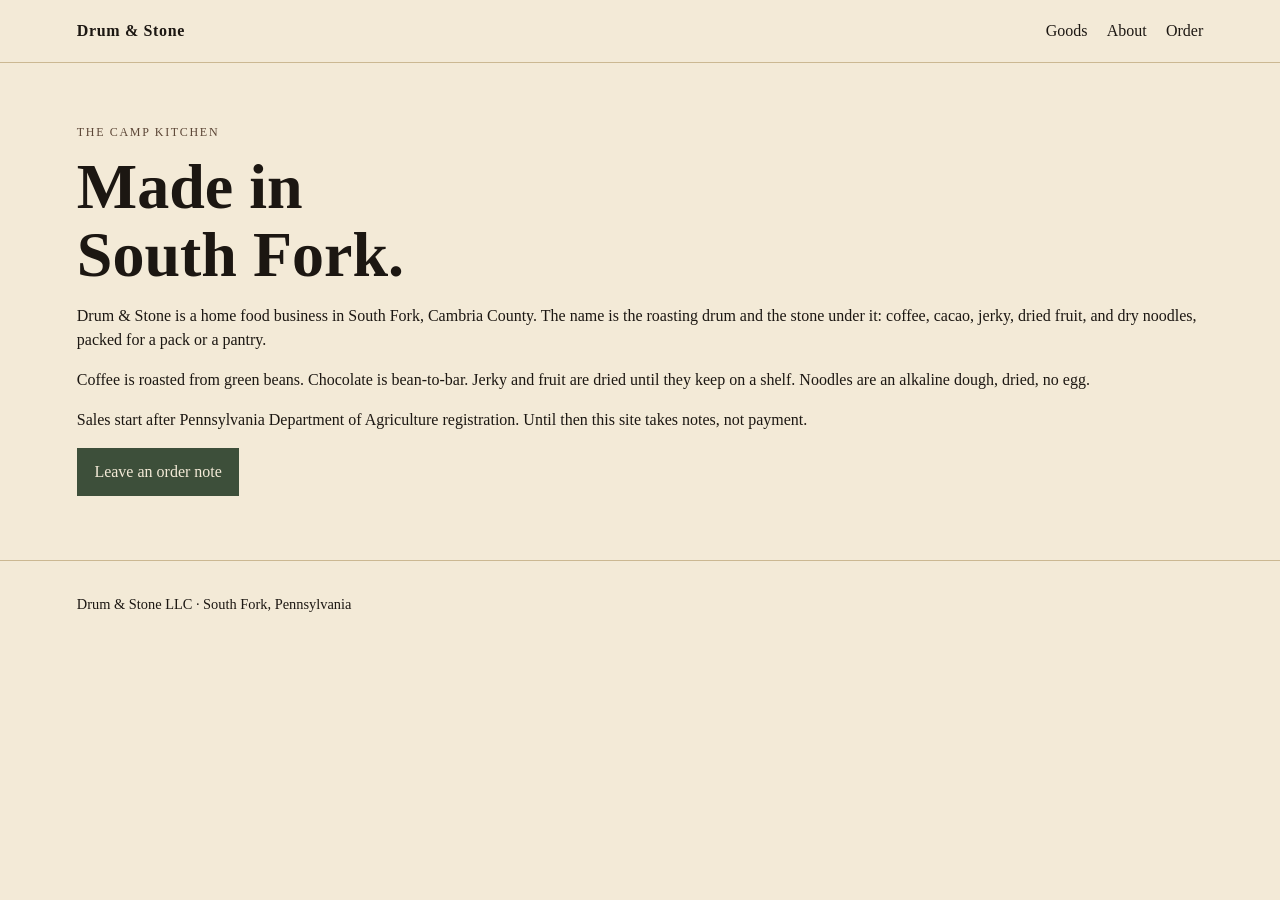
==== about.html @ 480a4e5b "Add Drum & Stone storefront for drumandstone.com" ====
<!DOCTYPE html>
<html lang="en">
<head>
  <meta charset="utf-8">
  <meta name="viewport" content="width=device-width, initial-scale=1">
  <title>About — Drum & Stone</title>
  <link rel="stylesheet" href="styles.css">
</head>
<body>
  <header class="site-header">
    <a class="brand" href="index.html">Drum &amp; Stone</a>
    <nav>
      <a href="index.html#goods">Goods</a>
      <a href="about.html">About</a>
      <a href="index.html#order">Order</a>
    </nav>
  </header>
  <main class="prose">
    <p class="eyebrow">The camp kitchen</p>
    <h1>Made in South Fork.</h1>
    <p>Drum &amp; Stone is a home food business in South Fork, Cambria County. The name is the roasting drum and the stone under it: coffee, cacao, jerky, dried fruit, and dry noodles, packed for a pack or a pantry.</p>
    <p>Coffee is roasted from green beans. Chocolate is bean-to-bar. Jerky and fruit are dried until they keep on a shelf. Noodles are an alkaline dough, dried, no egg.</p>
    <p>Sales start after Pennsylvania Department of Agriculture registration. Until then this site takes notes, not payment.</p>
    <p><a class="button" href="index.html#order">Leave an order note</a></p>
  </main>
  <footer>
    <p>Drum &amp; Stone LLC · South Fork, Pennsylvania</p>
  </footer>
</body>
</html>
---- styles.css ----
:root {
  --ink: #1c1712;
  --paper: #f3ead7;
  --kraft: #e4d3b4;
  --pine: #3d4f3a;
  --iron: #5c4636;
  --line: #cbb892;
}
* { box-sizing: border-box; }
body {
  margin: 0;
  font-family: Georgia, "Iowan Old Style", serif;
  background: var(--paper);
  color: var(--ink);
  line-height: 1.5;
}
a { color: inherit; }
.site-header, footer {
  display: flex;
  justify-content: space-between;
  gap: 1rem;
  align-items: center;
  padding: 1.2rem 6vw;
  border-bottom: 1px solid var(--line);
}
footer { border-bottom: 0; border-top: 1px solid var(--line); font-size: 0.9rem; }
.brand { font-weight: 700; letter-spacing: 0.04em; text-decoration: none; }
nav { display: flex; gap: 1.2rem; }
nav a { text-decoration: none; }
.hero, .goods, .order, .prose { padding: 3rem 6vw; }
.eyebrow { letter-spacing: 0.14em; text-transform: uppercase; font-size: 0.75rem; color: var(--iron); }
h1 { font-size: clamp(2.2rem, 5vw, 4.4rem); line-height: 1.05; max-width: 12ch; margin: 0.2rem 0 1rem; }
.lede { max-width: 38rem; font-size: 1.15rem; }
.button {
  display: inline-block;
  background: var(--pine);
  color: var(--paper);
  text-decoration: none;
  border: 0;
  padding: 0.75rem 1.1rem;
  font: inherit;
  cursor: pointer;
}
.grid { display: grid; grid-template-columns: repeat(auto-fit, minmax(220px, 1fr)); gap: 1rem; }
.card { background: var(--kraft); padding: 1.2rem; border: 1px solid var(--line); }
.card h3 { margin: 0.2rem 0; }
.price { color: var(--iron); }
form { display: grid; gap: 0.8rem; max-width: 32rem; }
label { display: grid; gap: 0.3rem; }
input, textarea { font: inherit; padding: 0.6rem; border: 1px solid var(--line); background: #fffdf8; }
.status { min-height: 1.2rem; }
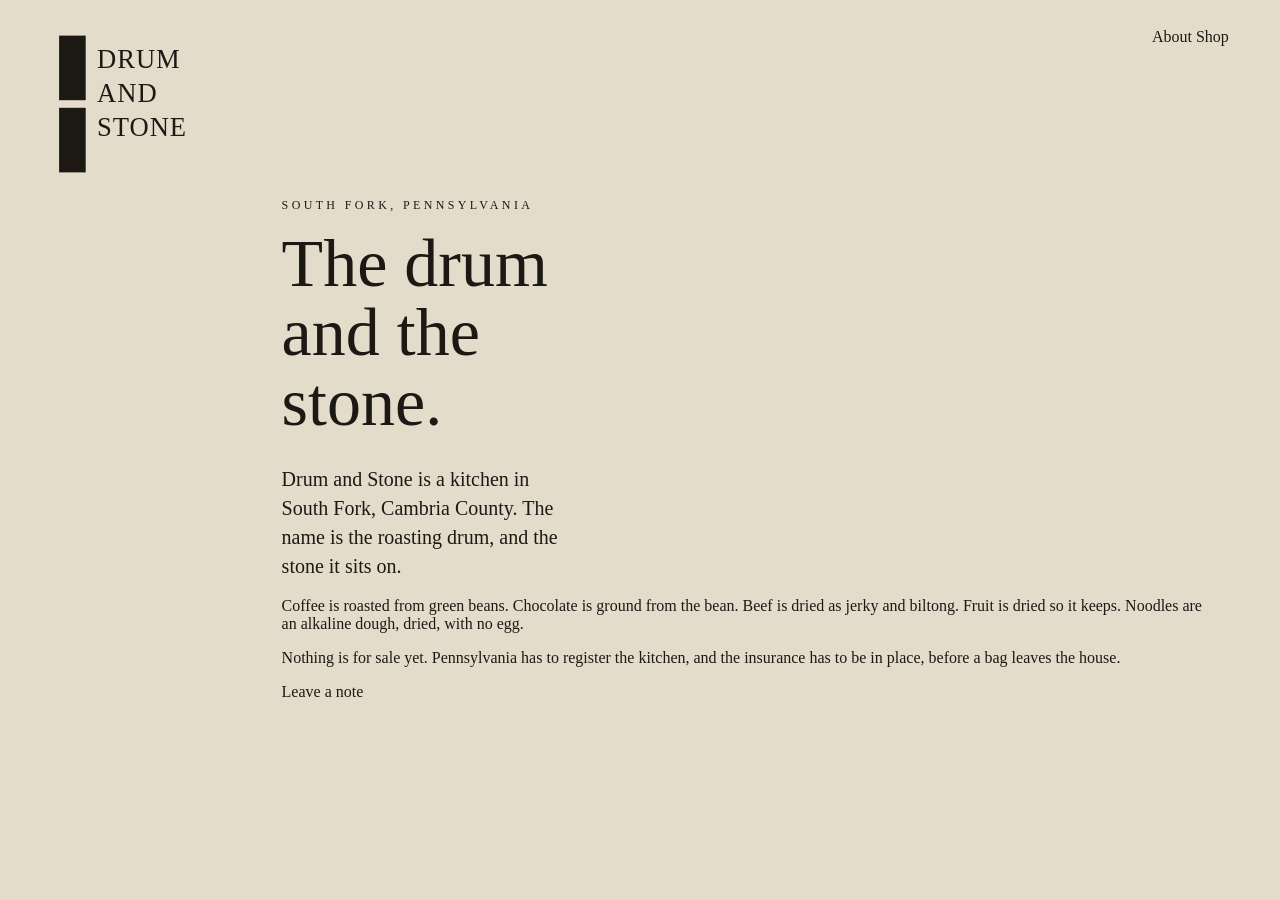
==== commit 1986d119: "Match the About page to the homepage" ====
--- a/about.html
+++ b/about.html
@@ -1,30 +1,26 @@
 <!DOCTYPE html>
 <html lang="en">
 <head>
-  <meta charset="utf-8">
-  <meta name="viewport" content="width=device-width, initial-scale=1">
-  <title>About — Drum & Stone</title>
-  <link rel="stylesheet" href="styles.css">
+<meta charset="utf-8">
+<meta name="viewport" content="width=device-width, initial-scale=1">
+<title>About — Drum and Stone</title>
+<link rel="stylesheet" href="styles.css">
 </head>
 <body>
-  <header class="site-header">
-    <a class="brand" href="index.html">Drum &amp; Stone</a>
-    <nav>
-      <a href="index.html#goods">Goods</a>
-      <a href="about.html">About</a>
-      <a href="index.html#order">Order</a>
-    </nav>
-  </header>
-  <main class="prose">
-    <p class="eyebrow">The camp kitchen</p>
-    <h1>Made in South Fork.</h1>
-    <p>Drum &amp; Stone is a home food business in South Fork, Cambria County. The name is the roasting drum and the stone under it: coffee, cacao, jerky, dried fruit, and dry noodles, packed for a pack or a pantry.</p>
-    <p>Coffee is roasted from green beans. Chocolate is bean-to-bar. Jerky and fruit are dried until they keep on a shelf. Noodles are an alkaline dough, dried, no egg.</p>
-    <p>Sales start after Pennsylvania Department of Agriculture registration. Until then this site takes notes, not payment.</p>
-    <p><a class="button" href="index.html#order">Leave an order note</a></p>
-  </main>
-  <footer>
-    <p>Drum &amp; Stone LLC · South Fork, Pennsylvania</p>
-  </footer>
+<header>
+<a class="logo" href="/" aria-label="Drum and Stone"><svg viewBox="0 0 220 160" width="210" height="152"><rect x="8" y="8" width="28" height="68" fill="#1c1915"/><rect x="8" y="84" width="28" height="68" fill="#1c1915"/><text x="48" y="42" font-family="Georgia, serif" font-size="28" letter-spacing="1" fill="#1c1915">DRUM</text><text x="48" y="78" font-family="Georgia, serif" font-size="28" letter-spacing="1" fill="#1c1915">AND</text><text x="48" y="114" font-family="Georgia, serif" font-size="28" letter-spacing="1" fill="#1c1915">STONE</text></svg></a>
+<nav class="nav">
+<a href="about.html">About</a>
+<a href="shop.html">Shop</a>
+</nav>
+</header>
+<main class="about">
+<p class="place">SOUTH FORK, PENNSYLVANIA</p>
+<h1>The drum and the stone.</h1>
+<p class="lede">Drum and Stone is a kitchen in South Fork, Cambria County. The name is the roasting drum, and the stone it sits on.</p>
+<p>Coffee is roasted from green beans. Chocolate is ground from the bean. Beef is dried as jerky and biltong. Fruit is dried so it keeps. Noodles are an alkaline dough, dried, with no egg.</p>
+<p>Nothing is for sale yet. Pennsylvania has to register the kitchen, and the insurance has to be in place, before a bag leaves the house.</p>
+<p><a class="textlink" href="shop.html">Leave a note</a></p>
+</main>
 </body>
 </html>
--- a/styles.css
+++ b/styles.css
@@ -1,51 +1 @@
-:root {
-  --ink: #1c1712;
-  --paper: #f3ead7;
-  --kraft: #e4d3b4;
-  --pine: #3d4f3a;
-  --iron: #5c4636;
-  --line: #cbb892;
-}
-* { box-sizing: border-box; }
-body {
-  margin: 0;
-  font-family: Georgia, "Iowan Old Style", serif;
-  background: var(--paper);
-  color: var(--ink);
-  line-height: 1.5;
-}
-a { color: inherit; }
-.site-header, footer {
-  display: flex;
-  justify-content: space-between;
-  gap: 1rem;
-  align-items: center;
-  padding: 1.2rem 6vw;
-  border-bottom: 1px solid var(--line);
-}
-footer { border-bottom: 0; border-top: 1px solid var(--line); font-size: 0.9rem; }
-.brand { font-weight: 700; letter-spacing: 0.04em; text-decoration: none; }
-nav { display: flex; gap: 1.2rem; }
-nav a { text-decoration: none; }
-.hero, .goods, .order, .prose { padding: 3rem 6vw; }
-.eyebrow { letter-spacing: 0.14em; text-transform: uppercase; font-size: 0.75rem; color: var(--iron); }
-h1 { font-size: clamp(2.2rem, 5vw, 4.4rem); line-height: 1.05; max-width: 12ch; margin: 0.2rem 0 1rem; }
-.lede { max-width: 38rem; font-size: 1.15rem; }
-.button {
-  display: inline-block;
-  background: var(--pine);
-  color: var(--paper);
-  text-decoration: none;
-  border: 0;
-  padding: 0.75rem 1.1rem;
-  font: inherit;
-  cursor: pointer;
-}
-.grid { display: grid; grid-template-columns: repeat(auto-fit, minmax(220px, 1fr)); gap: 1rem; }
-.card { background: var(--kraft); padding: 1.2rem; border: 1px solid var(--line); }
-.card h3 { margin: 0.2rem 0; }
-.price { color: var(--iron); }
-form { display: grid; gap: 0.8rem; max-width: 32rem; }
-label { display: grid; gap: 0.3rem; }
-input, textarea { font: inherit; padding: 0.6rem; border: 1px solid var(--line); background: #fffdf8; }
-.status { min-height: 1.2rem; }
+:root{--stone:#e4dccb;--paper:#f7f1e4;--ink:#1c1915;--rule:#1c1915}*{box-sizing:border-box}body{margin:0;background:var(--stone);color:var(--ink);font-family:Georgia,"Times New Roman",serif}a{color:inherit;text-decoration:none}header{display:flex;justify-content:space-between;align-items:flex-start;padding:28px 4vw 0}.logo{width:210px;display:block}.logo svg{width:100%;height:auto;display:block}.shop{font-family:"Gill Sans","Trebuchet MS",sans-serif;letter-spacing:.22em;font-size:13px;text-transform:uppercase;padding-top:8px}main{padding:0 6vw 72px 22vw}.place{letter-spacing:.28em;font-size:12px;margin:18px 0 16px}h1{font-weight:500;font-size:clamp(42px,5.6vw,68px);line-height:1.02;margin:0;max-width:11ch}.lede{font-size:20px;line-height:1.45;margin:28px 0 0;max-width:28ch}.grid{display:grid;grid-template-columns:repeat(5,minmax(0,1fr));gap:22px;width:min(1180px,94vw);margin:72px 0 0;margin-left:-12vw}.card{display:block}.card img{width:100%;height:200px;object-fit:contain;display:block;background:var(--paper);mix-blend-mode:multiply;border:1px solid var(--rule);padding:14px}.card span{display:block;margin-top:10px;font-family:"Gill Sans","Trebuchet MS",sans-serif;letter-spacing:.16em;font-size:12px;text-transform:uppercase}@media(max-width:860px){main{padding:12px 6vw 48px}.grid{grid-template-columns:1fr 1fr;margin-left:0}.logo{width:140px}.card img{height:170px}}
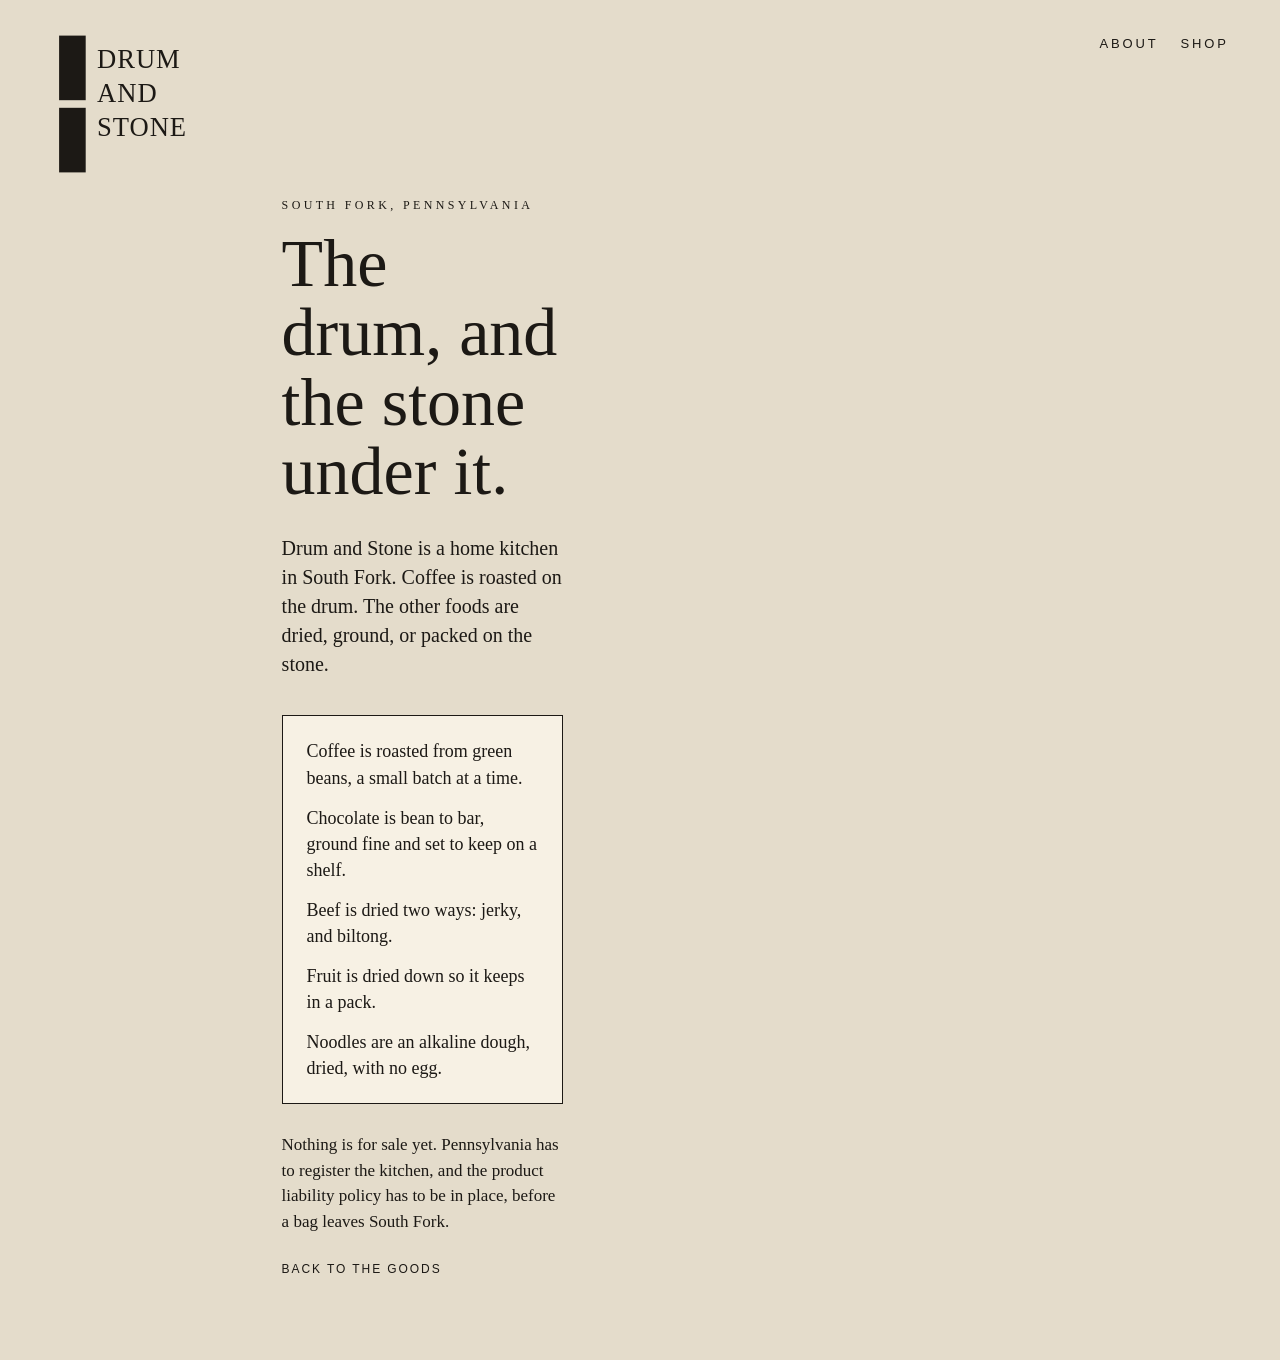
==== commit b377e5df: "Write the About page in the same voice as the homepage" ====
--- a/about.html
+++ b/about.html
@@ -9,18 +9,21 @@
 <body>
 <header>
 <a class="logo" href="/" aria-label="Drum and Stone"><svg viewBox="0 0 220 160" width="210" height="152"><rect x="8" y="8" width="28" height="68" fill="#1c1915"/><rect x="8" y="84" width="28" height="68" fill="#1c1915"/><text x="48" y="42" font-family="Georgia, serif" font-size="28" letter-spacing="1" fill="#1c1915">DRUM</text><text x="48" y="78" font-family="Georgia, serif" font-size="28" letter-spacing="1" fill="#1c1915">AND</text><text x="48" y="114" font-family="Georgia, serif" font-size="28" letter-spacing="1" fill="#1c1915">STONE</text></svg></a>
-<nav class="nav">
-<a href="about.html">About</a>
-<a href="shop.html">Shop</a>
-</nav>
+<nav class="nav"><a href="about.html">About</a><a href="shop.html">Shop</a></nav>
 </header>
 <main class="about">
 <p class="place">SOUTH FORK, PENNSYLVANIA</p>
-<h1>The drum and the stone.</h1>
-<p class="lede">Drum and Stone is a kitchen in South Fork, Cambria County. The name is the roasting drum, and the stone it sits on.</p>
-<p>Coffee is roasted from green beans. Chocolate is ground from the bean. Beef is dried as jerky and biltong. Fruit is dried so it keeps. Noodles are an alkaline dough, dried, with no egg.</p>
-<p>Nothing is for sale yet. Pennsylvania has to register the kitchen, and the insurance has to be in place, before a bag leaves the house.</p>
-<p><a class="textlink" href="shop.html">Leave a note</a></p>
+<h1>The drum, and the stone under it.</h1>
+<p class="lede">Drum and Stone is a home kitchen in South Fork. Coffee is roasted on the drum. The other foods are dried, ground, or packed on the stone.</p>
+<div class="plate">
+<p>Coffee is roasted from green beans, a small batch at a time.</p>
+<p>Chocolate is bean to bar, ground fine and set to keep on a shelf.</p>
+<p>Beef is dried two ways: jerky, and biltong.</p>
+<p>Fruit is dried down so it keeps in a pack.</p>
+<p>Noodles are an alkaline dough, dried, with no egg.</p>
+</div>
+<p class="note">Nothing is for sale yet. Pennsylvania has to register the kitchen, and the product liability policy has to be in place, before a bag leaves South Fork.</p>
+<p class="back"><a href="/">Back to the goods</a></p>
 </main>
 </body>
 </html>
--- a/styles.css
+++ b/styles.css
@@ -1 +1 @@
-:root{--stone:#e4dccb;--paper:#f7f1e4;--ink:#1c1915;--rule:#1c1915}*{box-sizing:border-box}body{margin:0;background:var(--stone);color:var(--ink);font-family:Georgia,"Times New Roman",serif}a{color:inherit;text-decoration:none}header{display:flex;justify-content:space-between;align-items:flex-start;padding:28px 4vw 0}.logo{width:210px;display:block}.logo svg{width:100%;height:auto;display:block}.shop{font-family:"Gill Sans","Trebuchet MS",sans-serif;letter-spacing:.22em;font-size:13px;text-transform:uppercase;padding-top:8px}main{padding:0 6vw 72px 22vw}.place{letter-spacing:.28em;font-size:12px;margin:18px 0 16px}h1{font-weight:500;font-size:clamp(42px,5.6vw,68px);line-height:1.02;margin:0;max-width:11ch}.lede{font-size:20px;line-height:1.45;margin:28px 0 0;max-width:28ch}.grid{display:grid;grid-template-columns:repeat(5,minmax(0,1fr));gap:22px;width:min(1180px,94vw);margin:72px 0 0;margin-left:-12vw}.card{display:block}.card img{width:100%;height:200px;object-fit:contain;display:block;background:var(--paper);mix-blend-mode:multiply;border:1px solid var(--rule);padding:14px}.card span{display:block;margin-top:10px;font-family:"Gill Sans","Trebuchet MS",sans-serif;letter-spacing:.16em;font-size:12px;text-transform:uppercase}@media(max-width:860px){main{padding:12px 6vw 48px}.grid{grid-template-columns:1fr 1fr;margin-left:0}.logo{width:140px}.card img{height:170px}}
+:root{--stone:#e4dccb;--paper:#f7f1e4;--ink:#1c1915;--rule:#1c1915}*{box-sizing:border-box}body{margin:0;background:var(--stone);color:var(--ink);font-family:Georgia,"Times New Roman",serif}a{color:inherit;text-decoration:none}header{display:flex;justify-content:space-between;align-items:flex-start;padding:28px 4vw 0}.logo{width:210px;display:block}.logo svg{width:100%;height:auto;display:block}.nav{display:flex;gap:22px;padding-top:8px}.nav a{font-family:"Gill Sans","Trebuchet MS",sans-serif;letter-spacing:.22em;font-size:13px;text-transform:uppercase}main{padding:0 6vw 72px 22vw}.place{letter-spacing:.28em;font-size:12px;margin:18px 0 16px}h1{font-weight:500;font-size:clamp(42px,5.6vw,68px);line-height:1.02;margin:0;max-width:14ch}.lede{font-size:20px;line-height:1.45;margin:28px 0 0;max-width:36ch}.grid{display:grid;grid-template-columns:repeat(5,minmax(0,1fr));gap:22px;width:min(1180px,94vw);margin:72px 0 0;margin-left:-12vw}.card{display:block}.card img{width:100%;height:200px;object-fit:contain;display:block;background:var(--paper);mix-blend-mode:multiply;border:1px solid var(--rule);padding:14px}.card span{display:block;margin-top:10px;font-family:"Gill Sans","Trebuchet MS",sans-serif;letter-spacing:.16em;font-size:12px;text-transform:uppercase}.about{max-width:640px}.plate{margin-top:36px;background:var(--paper);border:1px solid var(--rule);padding:22px 24px}.plate p{margin:0 0 14px;font-size:18px;line-height:1.45}.plate p:last-child{margin:0}.note{margin-top:28px;max-width:42ch;font-size:17px;line-height:1.5}.back{margin-top:28px;font-family:"Gill Sans","Trebuchet MS",sans-serif;letter-spacing:.16em;font-size:12px;text-transform:uppercase}@media(max-width:860px){main{padding:12px 6vw 48px}.grid{grid-template-columns:1fr 1fr;margin-left:0}.logo{width:140px}.card img{height:170px}}
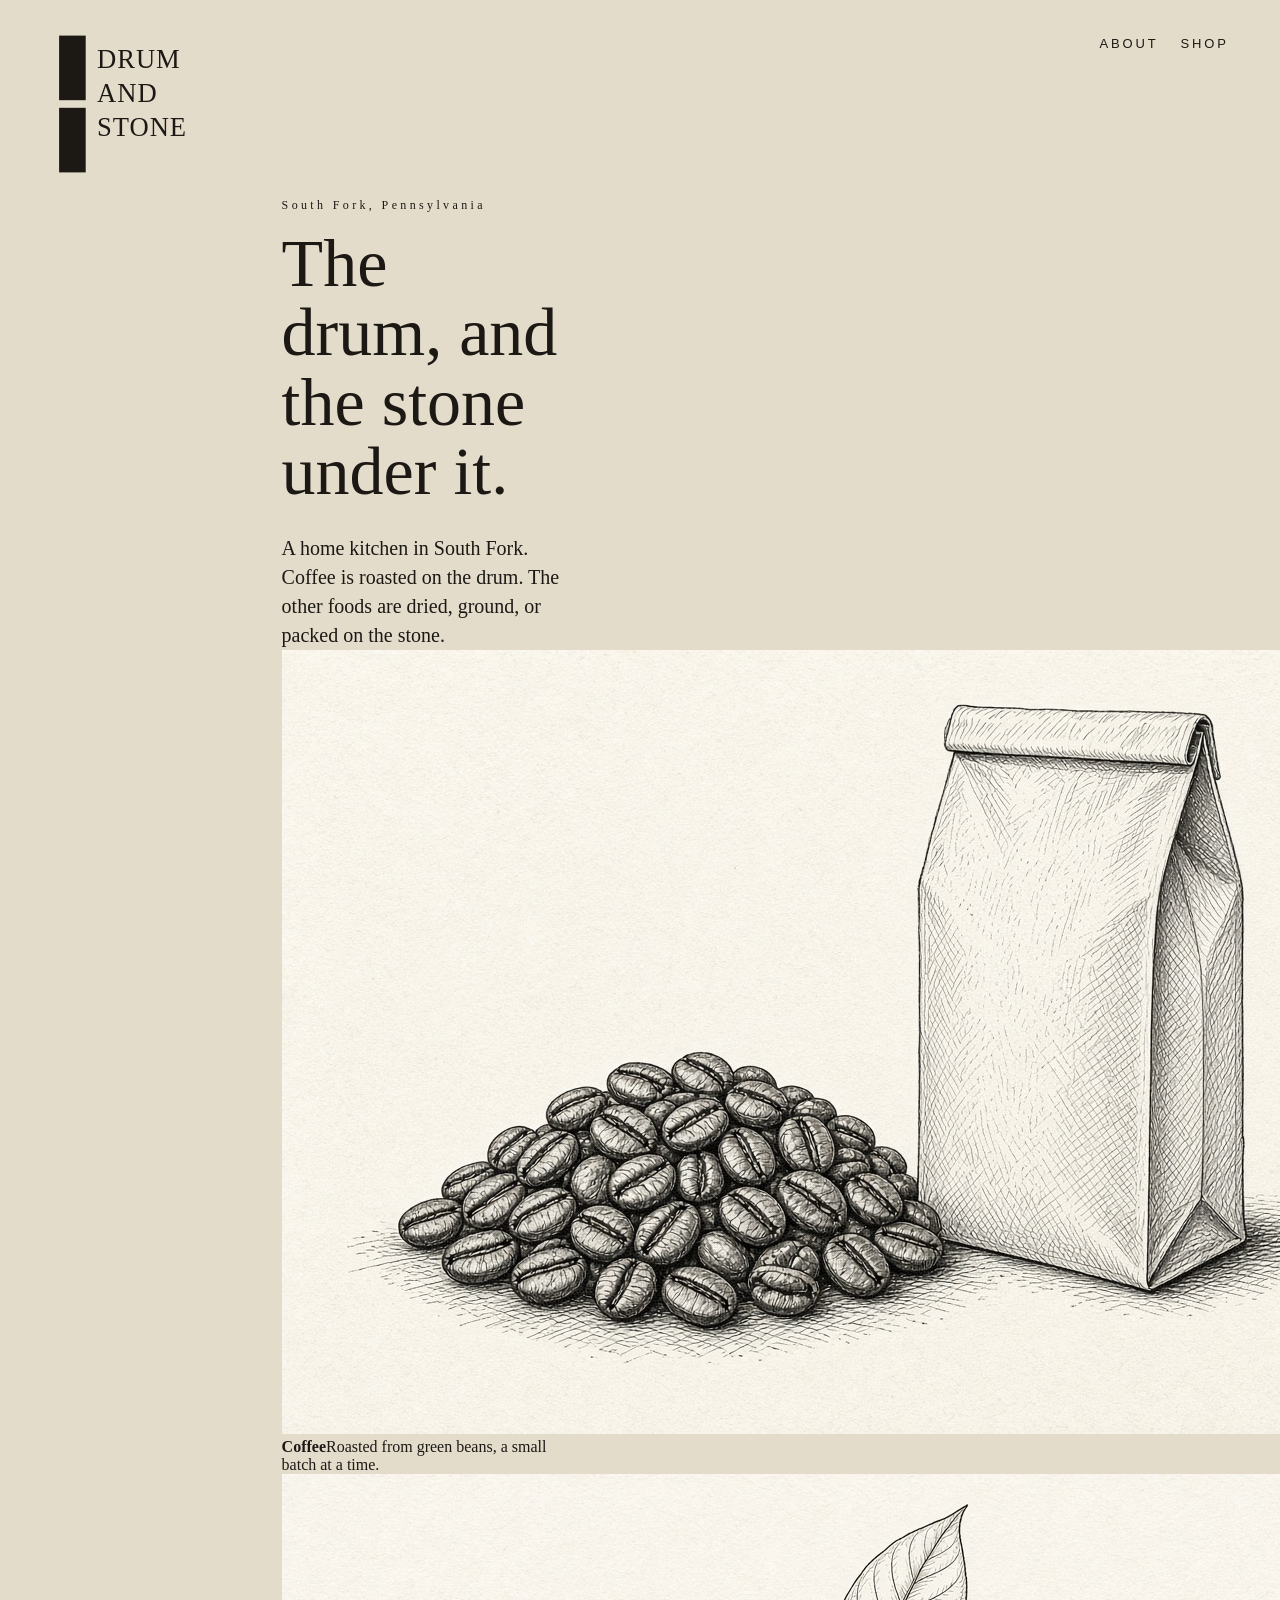
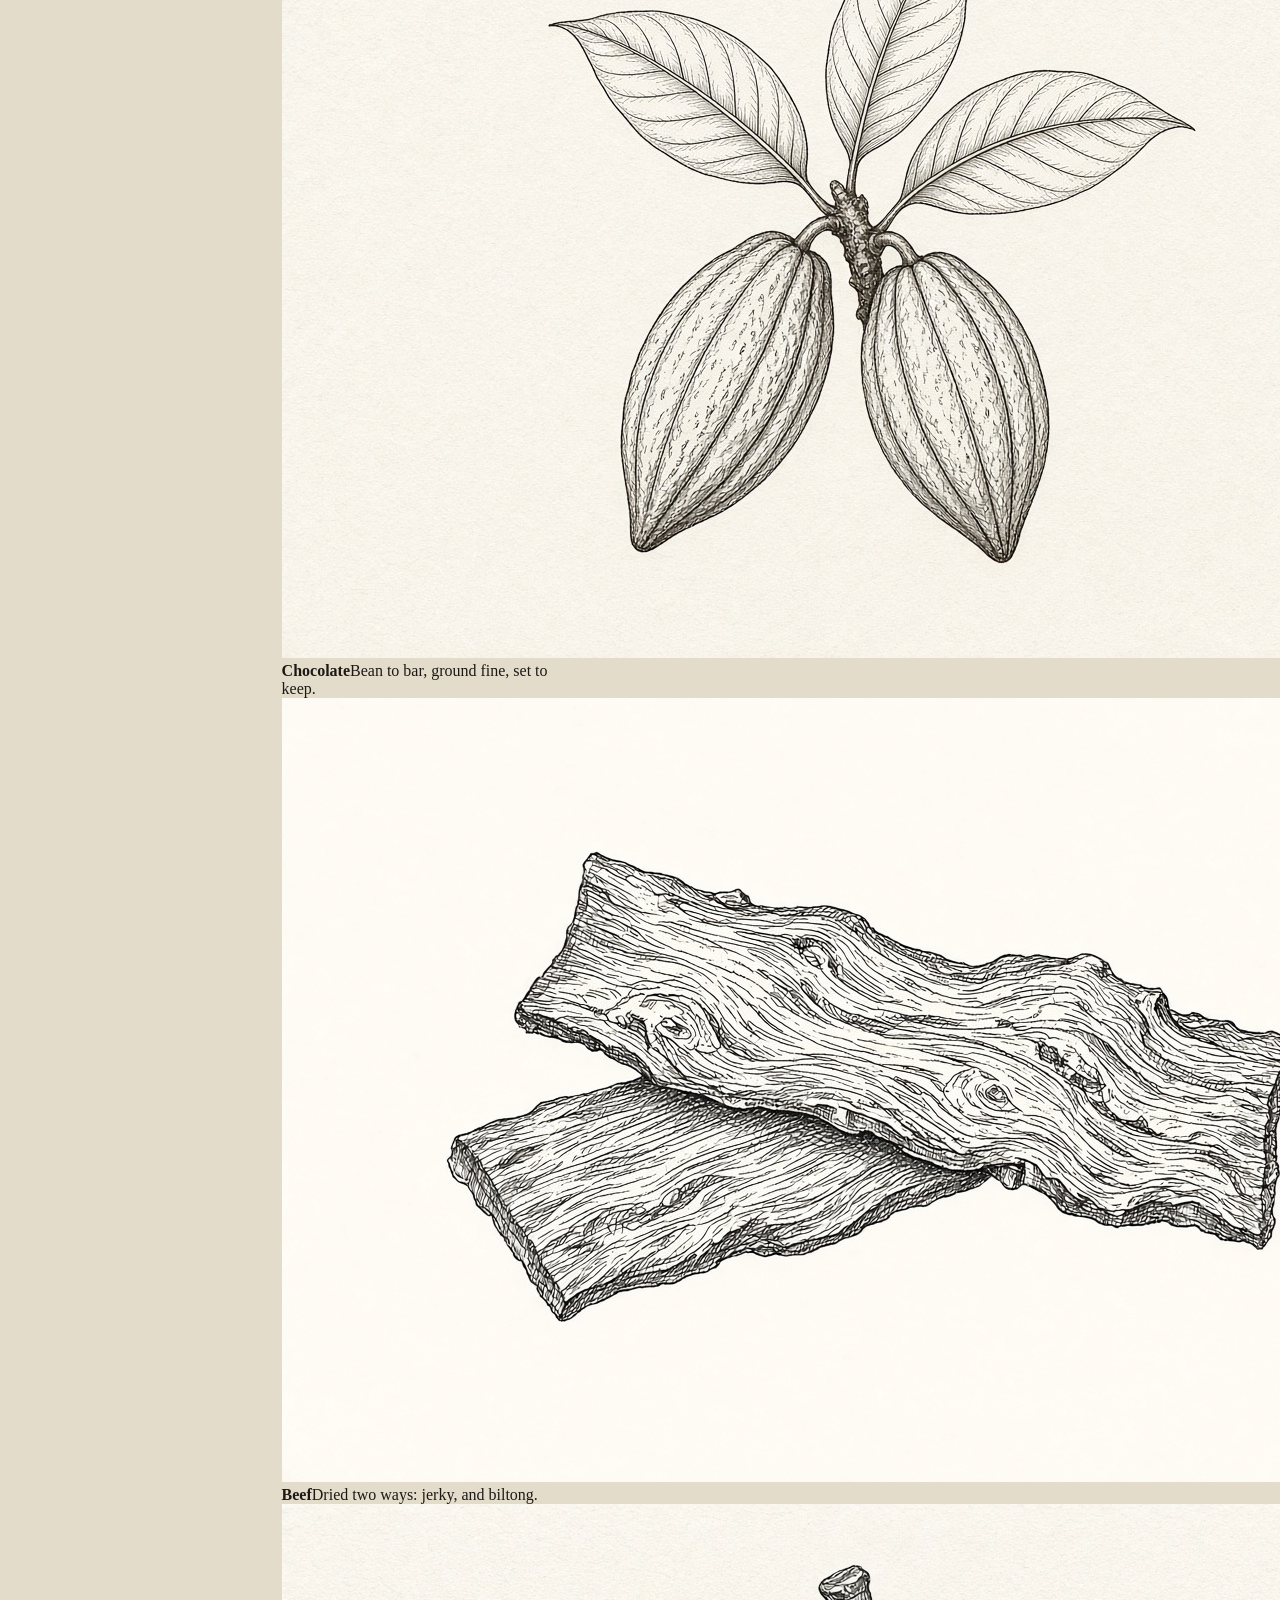
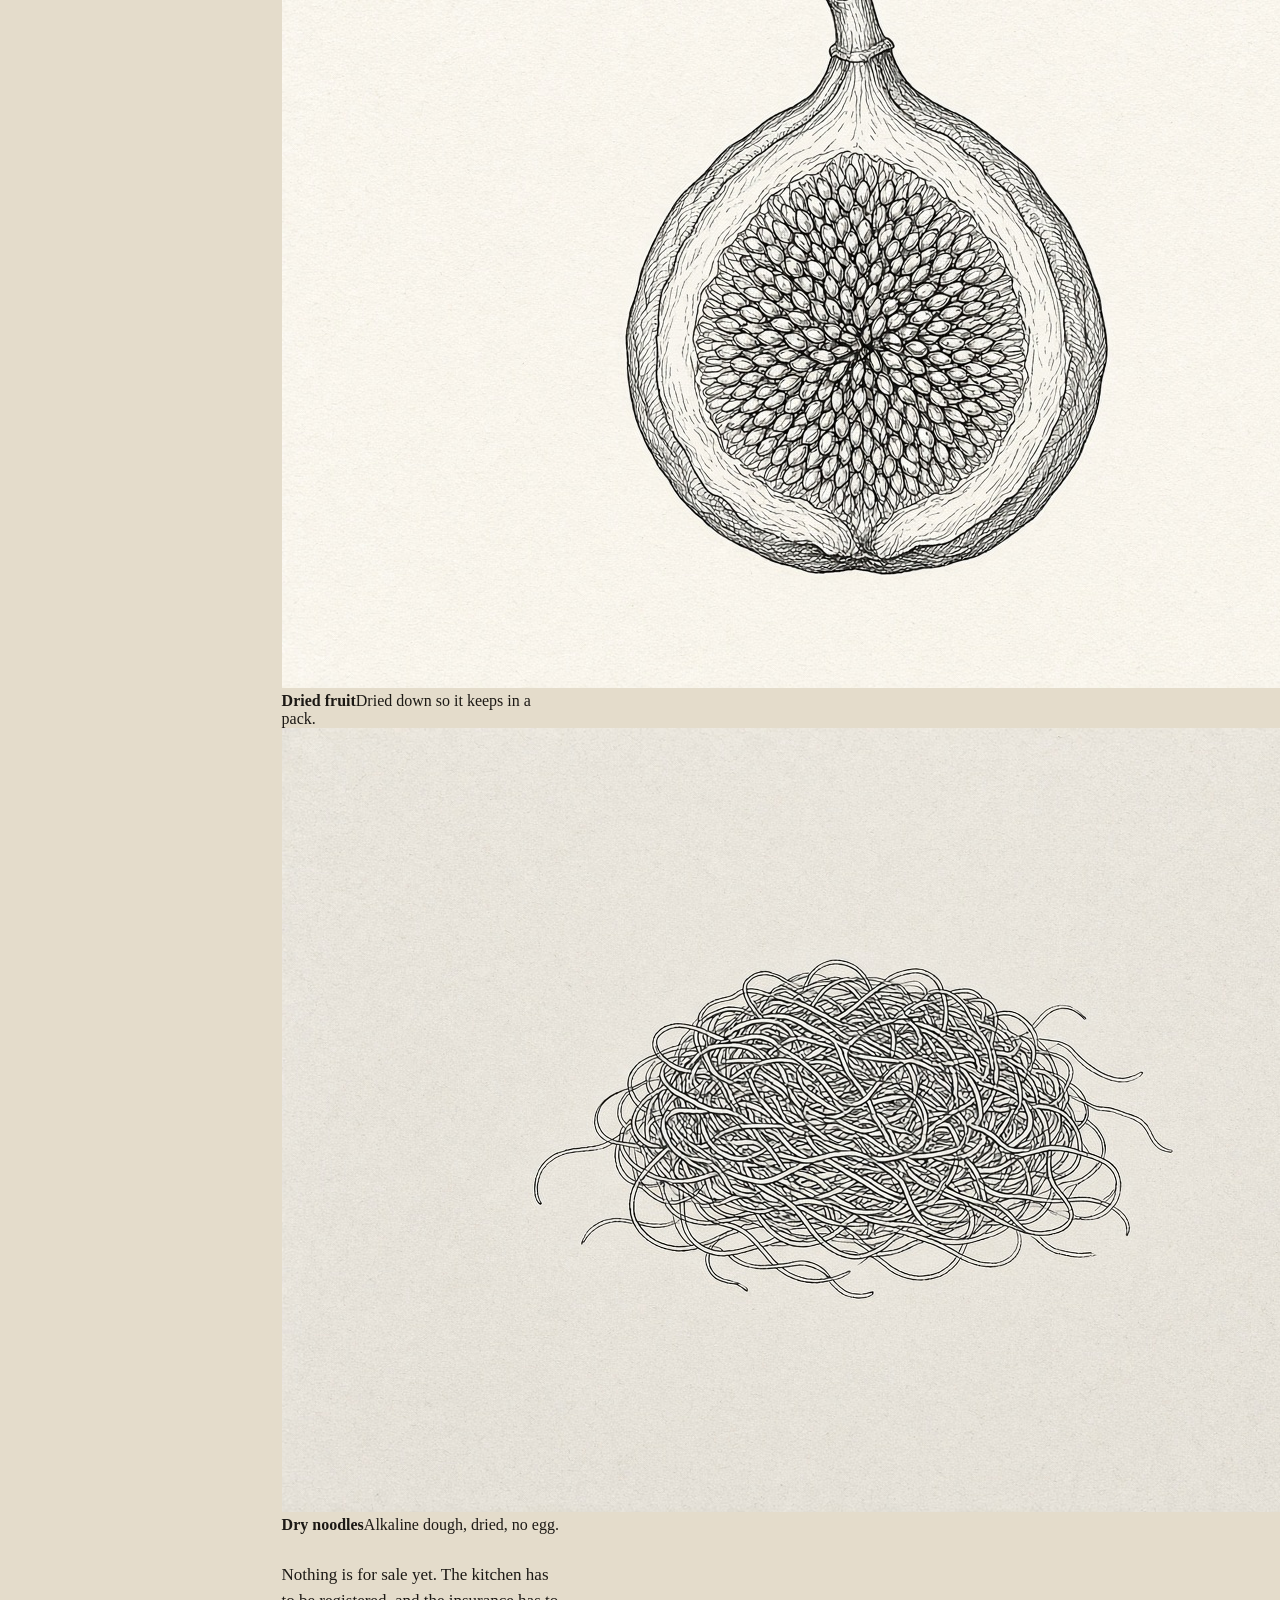
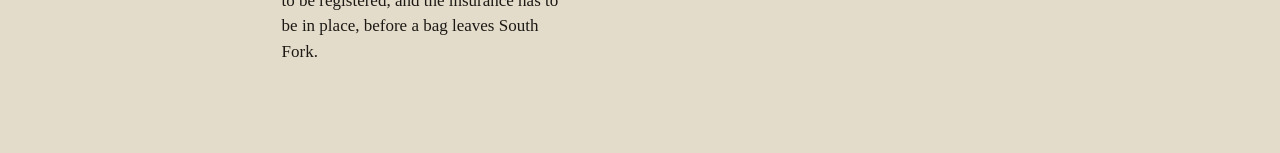
==== commit 45b16158: "Rebuild the About page as a framed list" ====
--- a/about.html
+++ b/about.html
@@ -12,18 +12,19 @@
 <nav class="nav"><a href="about.html">About</a><a href="shop.html">Shop</a></nav>
 </header>
 <main class="about">
-<p class="place">SOUTH FORK, PENNSYLVANIA</p>
+<div class="about-copy">
+<p class="place">South Fork, Pennsylvania</p>
 <h1>The drum, and the stone under it.</h1>
-<p class="lede">Drum and Stone is a home kitchen in South Fork. Coffee is roasted on the drum. The other foods are dried, ground, or packed on the stone.</p>
-<div class="plate">
-<p>Coffee is roasted from green beans, a small batch at a time.</p>
-<p>Chocolate is bean to bar, ground fine and set to keep on a shelf.</p>
-<p>Beef is dried two ways: jerky, and biltong.</p>
-<p>Fruit is dried down so it keeps in a pack.</p>
-<p>Noodles are an alkaline dough, dried, with no egg.</p>
+<p class="lede">A home kitchen in South Fork. Coffee is roasted on the drum. The other foods are dried, ground, or packed on the stone.</p>
 </div>
-<p class="note">Nothing is for sale yet. Pennsylvania has to register the kitchen, and the product liability policy has to be in place, before a bag leaves South Fork.</p>
-<p class="back"><a href="/">Back to the goods</a></p>
+<section class="rows">
+<a class="row" href="shop.html#coffee"><img src="images/coffee.jpg" alt="Coffee"><div><b>Coffee</b><span>Roasted from green beans, a small batch at a time.</span></div></a>
+<a class="row" href="shop.html#chocolate"><img src="images/cacao.jpg" alt="Chocolate"><div><b>Chocolate</b><span>Bean to bar, ground fine, set to keep.</span></div></a>
+<a class="row" href="shop.html#beef"><img src="images/beef.jpg" alt="Beef"><div><b>Beef</b><span>Dried two ways: jerky, and biltong.</span></div></a>
+<a class="row" href="shop.html#fruit"><img src="images/fruit.jpg" alt="Dried fruit"><div><b>Dried fruit</b><span>Dried down so it keeps in a pack.</span></div></a>
+<a class="row" href="shop.html#noodles"><img src="images/noodles.jpg" alt="Dry noodles"><div><b>Dry noodles</b><span>Alkaline dough, dried, no egg.</span></div></a>
+</section>
+<p class="note">Nothing is for sale yet. The kitchen has to be registered, and the insurance has to be in place, before a bag leaves South Fork.</p>
 </main>
 </body>
 </html>
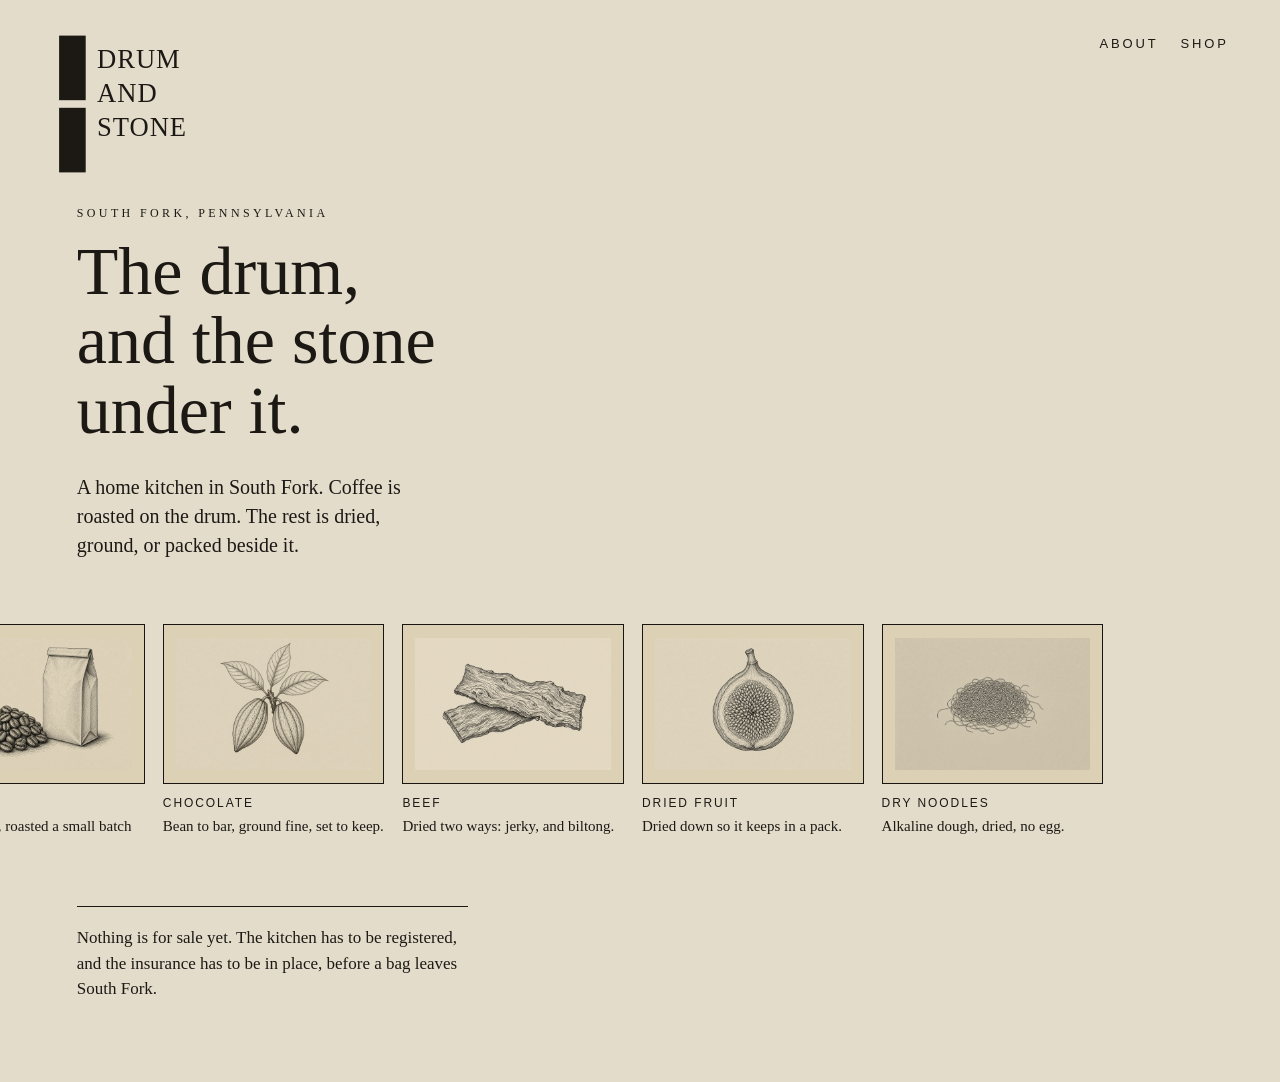
==== commit d6e00144: "Lay the About page out like the homepage" ====
--- a/about.html
+++ b/about.html
@@ -6,23 +6,21 @@
 <title>About — Drum and Stone</title>
 <link rel="stylesheet" href="styles.css">
 </head>
-<body>
+<body class="about-page">
 <header>
 <a class="logo" href="/" aria-label="Drum and Stone"><svg viewBox="0 0 220 160" width="210" height="152"><rect x="8" y="8" width="28" height="68" fill="#1c1915"/><rect x="8" y="84" width="28" height="68" fill="#1c1915"/><text x="48" y="42" font-family="Georgia, serif" font-size="28" letter-spacing="1" fill="#1c1915">DRUM</text><text x="48" y="78" font-family="Georgia, serif" font-size="28" letter-spacing="1" fill="#1c1915">AND</text><text x="48" y="114" font-family="Georgia, serif" font-size="28" letter-spacing="1" fill="#1c1915">STONE</text></svg></a>
 <nav class="nav"><a href="about.html">About</a><a href="shop.html">Shop</a></nav>
 </header>
 <main class="about">
-<div class="about-copy">
-<p class="place">South Fork, Pennsylvania</p>
-<h1>The drum, and the stone under it.</h1>
-<p class="lede">A home kitchen in South Fork. Coffee is roasted on the drum. The other foods are dried, ground, or packed on the stone.</p>
-</div>
-<section class="rows">
-<a class="row" href="shop.html#coffee"><img src="images/coffee.jpg" alt="Coffee"><div><b>Coffee</b><span>Roasted from green beans, a small batch at a time.</span></div></a>
-<a class="row" href="shop.html#chocolate"><img src="images/cacao.jpg" alt="Chocolate"><div><b>Chocolate</b><span>Bean to bar, ground fine, set to keep.</span></div></a>
-<a class="row" href="shop.html#beef"><img src="images/beef.jpg" alt="Beef"><div><b>Beef</b><span>Dried two ways: jerky, and biltong.</span></div></a>
-<a class="row" href="shop.html#fruit"><img src="images/fruit.jpg" alt="Dried fruit"><div><b>Dried fruit</b><span>Dried down so it keeps in a pack.</span></div></a>
-<a class="row" href="shop.html#noodles"><img src="images/noodles.jpg" alt="Dry noodles"><div><b>Dry noodles</b><span>Alkaline dough, dried, no egg.</span></div></a>
+<p class="place">SOUTH FORK, PENNSYLVANIA</p>
+<h1>The drum,<br>and the stone under it.</h1>
+<p class="lede">A home kitchen in South Fork. Coffee is roasted on the drum. The rest is dried, ground, or packed beside it.</p>
+<section class="goods">
+<article><img src="images/coffee.jpg" alt="Coffee"><h2>Coffee</h2><p>Green beans, roasted a small batch at a time.</p></article>
+<article><img src="images/cacao.jpg" alt="Chocolate"><h2>Chocolate</h2><p>Bean to bar, ground fine, set to keep.</p></article>
+<article><img src="images/beef.jpg" alt="Beef"><h2>Beef</h2><p>Dried two ways: jerky, and biltong.</p></article>
+<article><img src="images/fruit.jpg" alt="Dried fruit"><h2>Dried fruit</h2><p>Dried down so it keeps in a pack.</p></article>
+<article><img src="images/noodles.jpg" alt="Dry noodles"><h2>Dry noodles</h2><p>Alkaline dough, dried, no egg.</p></article>
 </section>
 <p class="note">Nothing is for sale yet. The kitchen has to be registered, and the insurance has to be in place, before a bag leaves South Fork.</p>
 </main>
--- a/styles.css
+++ b/styles.css
@@ -1 +1 @@
-:root{--stone:#e4dccb;--paper:#f7f1e4;--ink:#1c1915;--rule:#1c1915}*{box-sizing:border-box}body{margin:0;background:var(--stone);color:var(--ink);font-family:Georgia,"Times New Roman",serif}a{color:inherit;text-decoration:none}header{display:flex;justify-content:space-between;align-items:flex-start;padding:28px 4vw 0}.logo{width:210px;display:block}.logo svg{width:100%;height:auto;display:block}.nav{display:flex;gap:22px;padding-top:8px}.nav a{font-family:"Gill Sans","Trebuchet MS",sans-serif;letter-spacing:.22em;font-size:13px;text-transform:uppercase}main{padding:0 6vw 72px 22vw}.place{letter-spacing:.28em;font-size:12px;margin:18px 0 16px}h1{font-weight:500;font-size:clamp(42px,5.6vw,68px);line-height:1.02;margin:0;max-width:14ch}.lede{font-size:20px;line-height:1.45;margin:28px 0 0;max-width:36ch}.grid{display:grid;grid-template-columns:repeat(5,minmax(0,1fr));gap:22px;width:min(1180px,94vw);margin:72px 0 0;margin-left:-12vw}.card{display:block}.card img{width:100%;height:200px;object-fit:contain;display:block;background:var(--paper);mix-blend-mode:multiply;border:1px solid var(--rule);padding:14px}.card span{display:block;margin-top:10px;font-family:"Gill Sans","Trebuchet MS",sans-serif;letter-spacing:.16em;font-size:12px;text-transform:uppercase}.about{max-width:640px}.plate{margin-top:36px;background:var(--paper);border:1px solid var(--rule);padding:22px 24px}.plate p{margin:0 0 14px;font-size:18px;line-height:1.45}.plate p:last-child{margin:0}.note{margin-top:28px;max-width:42ch;font-size:17px;line-height:1.5}.back{margin-top:28px;font-family:"Gill Sans","Trebuchet MS",sans-serif;letter-spacing:.16em;font-size:12px;text-transform:uppercase}@media(max-width:860px){main{padding:12px 6vw 48px}.grid{grid-template-columns:1fr 1fr;margin-left:0}.logo{width:140px}.card img{height:170px}}
+:root{--stone:#e4dccb;--paper:#f7f1e4;--ink:#1c1915;--rule:#1c1915}*{box-sizing:border-box}body{margin:0;background:var(--stone);color:var(--ink);font-family:Georgia,"Times New Roman",serif}a{color:inherit;text-decoration:none}header{display:flex;justify-content:space-between;align-items:flex-start;padding:28px 4vw 0}.logo{width:210px;display:block}.logo svg{width:100%;height:auto;display:block}.nav{display:flex;gap:22px;padding-top:8px}.nav a{font-family:"Gill Sans","Trebuchet MS",sans-serif;letter-spacing:.22em;font-size:13px;text-transform:uppercase}main{padding:0 6vw 72px 22vw}.place{letter-spacing:.28em;font-size:12px;margin:18px 0 16px}h1{font-weight:500;font-size:clamp(42px,5.6vw,68px);line-height:1.02;margin:0;max-width:14ch}.lede{font-size:20px;line-height:1.45;margin:28px 0 0;max-width:36ch}.grid{display:grid;grid-template-columns:repeat(5,minmax(0,1fr));gap:22px;width:min(1180px,94vw);margin:72px 0 0;margin-left:-12vw}.card{display:block}.card img{width:100%;height:200px;object-fit:contain;display:block;background:var(--paper);mix-blend-mode:multiply;border:1px solid var(--rule);padding:14px}.card span{display:block;margin-top:10px;font-family:"Gill Sans","Trebuchet MS",sans-serif;letter-spacing:.16em;font-size:12px;text-transform:uppercase}.about-page main{padding:8px 6vw 80px}.about-page h1{max-width:12ch}.goods{display:grid;grid-template-columns:repeat(5,minmax(0,1fr));gap:18px;width:min(1180px,94vw);margin:64px 0 0;margin-left:-12vw}.goods img{width:100%;height:160px;object-fit:contain;display:block;background:var(--paper);mix-blend-mode:multiply;border:1px solid var(--rule);padding:12px}.goods h2{margin:12px 0 6px;font-family:"Gill Sans","Trebuchet MS",sans-serif;font-weight:500;letter-spacing:.16em;font-size:12px;text-transform:uppercase}.goods p{margin:0;font-size:15px;line-height:1.4}.note{margin:48px 0 0;max-width:46ch;font-size:17px;line-height:1.5;padding-top:18px;border-top:1px solid var(--rule)}@media(max-width:860px){main{padding:12px 6vw 48px}.grid,.goods{grid-template-columns:1fr 1fr;margin-left:0}.logo{width:140px}.card img{height:170px}}
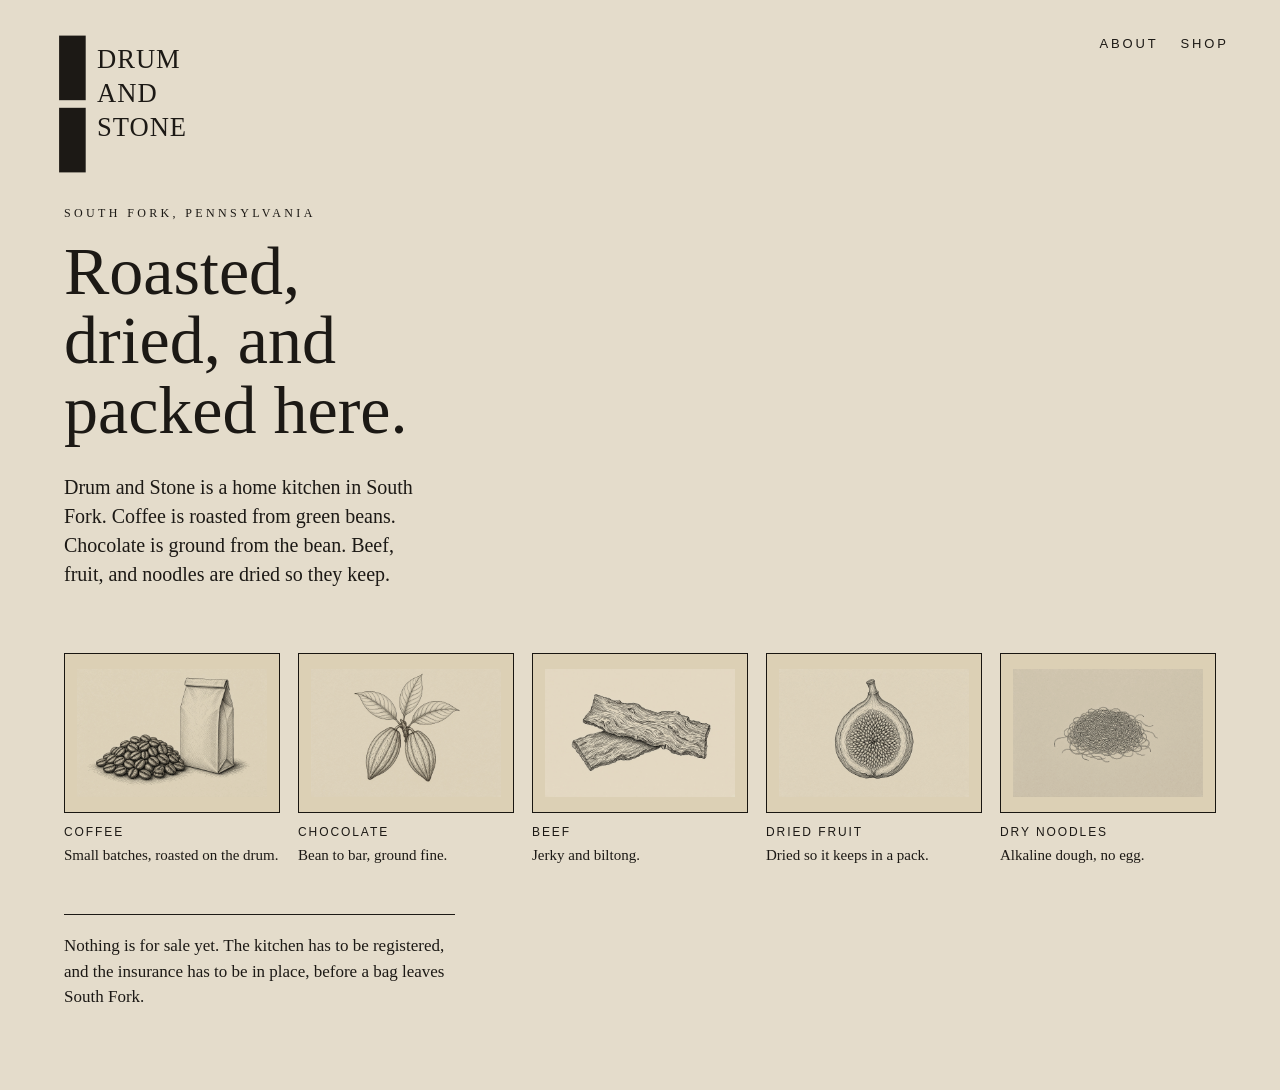
==== commit d2403d8c: "Rewrite the About copy" ====
--- a/about.html
+++ b/about.html
@@ -13,14 +13,14 @@
 </header>
 <main class="about">
 <p class="place">SOUTH FORK, PENNSYLVANIA</p>
-<h1>The drum,<br>and the stone under it.</h1>
-<p class="lede">A home kitchen in South Fork. Coffee is roasted on the drum. The rest is dried, ground, or packed beside it.</p>
+<h1>Roasted, dried, and packed here.</h1>
+<p class="lede">Drum and Stone is a home kitchen in South Fork. Coffee is roasted from green beans. Chocolate is ground from the bean. Beef, fruit, and noodles are dried so they keep.</p>
 <section class="goods">
-<article><img src="images/coffee.jpg" alt="Coffee"><h2>Coffee</h2><p>Green beans, roasted a small batch at a time.</p></article>
-<article><img src="images/cacao.jpg" alt="Chocolate"><h2>Chocolate</h2><p>Bean to bar, ground fine, set to keep.</p></article>
-<article><img src="images/beef.jpg" alt="Beef"><h2>Beef</h2><p>Dried two ways: jerky, and biltong.</p></article>
-<article><img src="images/fruit.jpg" alt="Dried fruit"><h2>Dried fruit</h2><p>Dried down so it keeps in a pack.</p></article>
-<article><img src="images/noodles.jpg" alt="Dry noodles"><h2>Dry noodles</h2><p>Alkaline dough, dried, no egg.</p></article>
+<article><img src="images/coffee.jpg" alt="Coffee"><h2>Coffee</h2><p>Small batches, roasted on the drum.</p></article>
+<article><img src="images/cacao.jpg" alt="Chocolate"><h2>Chocolate</h2><p>Bean to bar, ground fine.</p></article>
+<article><img src="images/beef.jpg" alt="Beef"><h2>Beef</h2><p>Jerky and biltong.</p></article>
+<article><img src="images/fruit.jpg" alt="Dried fruit"><h2>Dried fruit</h2><p>Dried so it keeps in a pack.</p></article>
+<article><img src="images/noodles.jpg" alt="Dry noodles"><h2>Dry noodles</h2><p>Alkaline dough, no egg.</p></article>
 </section>
 <p class="note">Nothing is for sale yet. The kitchen has to be registered, and the insurance has to be in place, before a bag leaves South Fork.</p>
 </main>
--- a/styles.css
+++ b/styles.css
@@ -1 +1 @@
-:root{--stone:#e4dccb;--paper:#f7f1e4;--ink:#1c1915;--rule:#1c1915}*{box-sizing:border-box}body{margin:0;background:var(--stone);color:var(--ink);font-family:Georgia,"Times New Roman",serif}a{color:inherit;text-decoration:none}header{display:flex;justify-content:space-between;align-items:flex-start;padding:28px 4vw 0}.logo{width:210px;display:block}.logo svg{width:100%;height:auto;display:block}.nav{display:flex;gap:22px;padding-top:8px}.nav a{font-family:"Gill Sans","Trebuchet MS",sans-serif;letter-spacing:.22em;font-size:13px;text-transform:uppercase}main{padding:0 6vw 72px 22vw}.place{letter-spacing:.28em;font-size:12px;margin:18px 0 16px}h1{font-weight:500;font-size:clamp(42px,5.6vw,68px);line-height:1.02;margin:0;max-width:14ch}.lede{font-size:20px;line-height:1.45;margin:28px 0 0;max-width:36ch}.grid{display:grid;grid-template-columns:repeat(5,minmax(0,1fr));gap:22px;width:min(1180px,94vw);margin:72px 0 0;margin-left:-12vw}.card{display:block}.card img{width:100%;height:200px;object-fit:contain;display:block;background:var(--paper);mix-blend-mode:multiply;border:1px solid var(--rule);padding:14px}.card span{display:block;margin-top:10px;font-family:"Gill Sans","Trebuchet MS",sans-serif;letter-spacing:.16em;font-size:12px;text-transform:uppercase}.about-page main{padding:8px 6vw 80px}.about-page h1{max-width:12ch}.goods{display:grid;grid-template-columns:repeat(5,minmax(0,1fr));gap:18px;width:min(1180px,94vw);margin:64px 0 0;margin-left:-12vw}.goods img{width:100%;height:160px;object-fit:contain;display:block;background:var(--paper);mix-blend-mode:multiply;border:1px solid var(--rule);padding:12px}.goods h2{margin:12px 0 6px;font-family:"Gill Sans","Trebuchet MS",sans-serif;font-weight:500;letter-spacing:.16em;font-size:12px;text-transform:uppercase}.goods p{margin:0;font-size:15px;line-height:1.4}.note{margin:48px 0 0;max-width:46ch;font-size:17px;line-height:1.5;padding-top:18px;border-top:1px solid var(--rule)}@media(max-width:860px){main{padding:12px 6vw 48px}.grid,.goods{grid-template-columns:1fr 1fr;margin-left:0}.logo{width:140px}.card img{height:170px}}
+:root{--stone:#e4dccb;--paper:#f7f1e4;--ink:#1c1915;--rule:#1c1915}*{box-sizing:border-box}body{margin:0;background:var(--stone);color:var(--ink);font-family:Georgia,"Times New Roman",serif}a{color:inherit;text-decoration:none}header{display:flex;justify-content:space-between;align-items:flex-start;padding:28px 4vw 0}.logo{width:210px;display:block}.logo svg{width:100%;height:auto;display:block}.nav{display:flex;gap:22px;padding-top:8px}.nav a{font-family:"Gill Sans","Trebuchet MS",sans-serif;letter-spacing:.22em;font-size:13px;text-transform:uppercase}main{padding:0 6vw 72px 22vw}.place{letter-spacing:.28em;font-size:12px;margin:18px 0 16px}h1{font-weight:500;font-size:clamp(42px,5.6vw,68px);line-height:1.02;margin:0;max-width:14ch}.lede{font-size:20px;line-height:1.45;margin:28px 0 0;max-width:36ch}.grid{display:grid;grid-template-columns:repeat(5,minmax(0,1fr));gap:22px;width:min(1180px,94vw);margin:72px 0 0;margin-left:-12vw}.card{display:block}.card img{width:100%;height:200px;object-fit:contain;display:block;background:var(--paper);mix-blend-mode:multiply;border:1px solid var(--rule);padding:14px}.card span{display:block;margin-top:10px;font-family:"Gill Sans","Trebuchet MS",sans-serif;letter-spacing:.16em;font-size:12px;text-transform:uppercase}.about-page main{padding:8px 5vw 80px}.about-page h1{max-width:12ch}.goods{display:grid;grid-template-columns:repeat(5,minmax(0,1fr));gap:18px;width:100%;margin:64px 0 0}.goods img{width:100%;height:160px;object-fit:contain;display:block;background:var(--paper);mix-blend-mode:multiply;border:1px solid var(--rule);padding:12px}.goods h2{margin:12px 0 6px;font-family:"Gill Sans","Trebuchet MS",sans-serif;font-weight:500;letter-spacing:.16em;font-size:12px;text-transform:uppercase}.goods p{margin:0;font-size:15px;line-height:1.4}.note{margin:48px 0 0;max-width:46ch;font-size:17px;line-height:1.5;padding-top:18px;border-top:1px solid var(--rule)}@media(max-width:860px){main{padding:12px 6vw 48px}.grid{grid-template-columns:1fr 1fr;margin-left:0}.goods{grid-template-columns:1fr 1fr}.logo{width:140px}.card img{height:170px}}
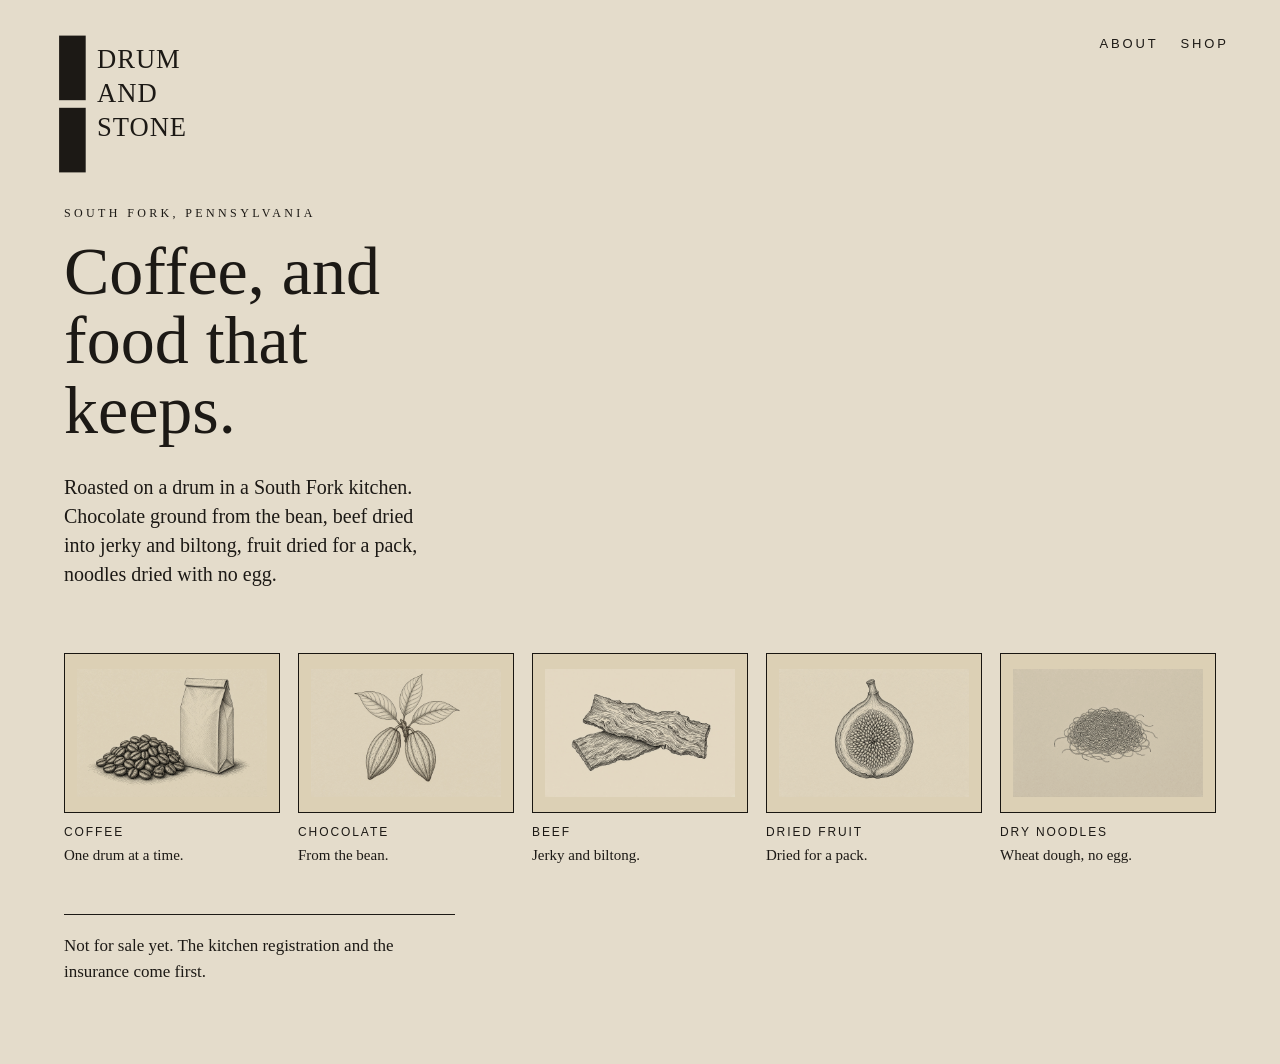
==== commit 67c646f9: "Rewrite the About copy" ====
--- a/about.html
+++ b/about.html
@@ -13,16 +13,16 @@
 </header>
 <main class="about">
 <p class="place">SOUTH FORK, PENNSYLVANIA</p>
-<h1>Roasted, dried, and packed here.</h1>
-<p class="lede">Drum and Stone is a home kitchen in South Fork. Coffee is roasted from green beans. Chocolate is ground from the bean. Beef, fruit, and noodles are dried so they keep.</p>
+<h1>Coffee, and food that keeps.</h1>
+<p class="lede">Roasted on a drum in a South Fork kitchen. Chocolate ground from the bean, beef dried into jerky and biltong, fruit dried for a pack, noodles dried with no egg.</p>
 <section class="goods">
-<article><img src="images/coffee.jpg" alt="Coffee"><h2>Coffee</h2><p>Small batches, roasted on the drum.</p></article>
-<article><img src="images/cacao.jpg" alt="Chocolate"><h2>Chocolate</h2><p>Bean to bar, ground fine.</p></article>
+<article><img src="images/coffee.jpg" alt="Coffee"><h2>Coffee</h2><p>One drum at a time.</p></article>
+<article><img src="images/cacao.jpg" alt="Chocolate"><h2>Chocolate</h2><p>From the bean.</p></article>
 <article><img src="images/beef.jpg" alt="Beef"><h2>Beef</h2><p>Jerky and biltong.</p></article>
-<article><img src="images/fruit.jpg" alt="Dried fruit"><h2>Dried fruit</h2><p>Dried so it keeps in a pack.</p></article>
-<article><img src="images/noodles.jpg" alt="Dry noodles"><h2>Dry noodles</h2><p>Alkaline dough, no egg.</p></article>
+<article><img src="images/fruit.jpg" alt="Dried fruit"><h2>Dried fruit</h2><p>Dried for a pack.</p></article>
+<article><img src="images/noodles.jpg" alt="Dry noodles"><h2>Dry noodles</h2><p>Wheat dough, no egg.</p></article>
 </section>
-<p class="note">Nothing is for sale yet. The kitchen has to be registered, and the insurance has to be in place, before a bag leaves South Fork.</p>
+<p class="note">Not for sale yet. The kitchen registration and the insurance come first.</p>
 </main>
 </body>
 </html>
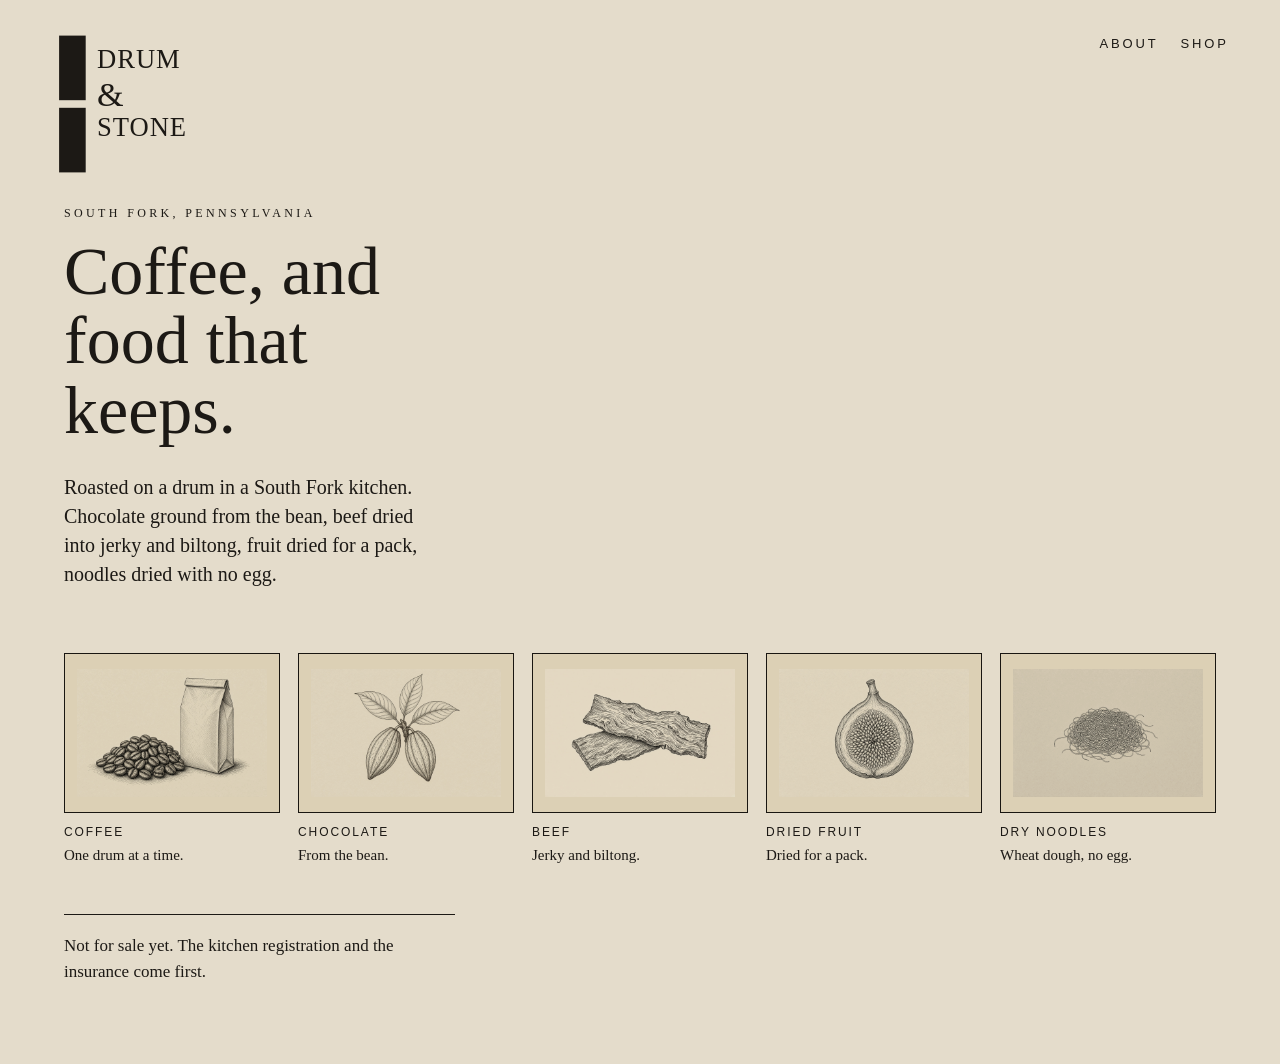
==== commit 39eefe9c: "Use Drum & Stone in the name and the logo" ====
--- a/about.html
+++ b/about.html
@@ -3,12 +3,12 @@
 <head>
 <meta charset="utf-8">
 <meta name="viewport" content="width=device-width, initial-scale=1">
-<title>About — Drum and Stone</title>
+<title>About — Drum &amp; Stone</title>
 <link rel="stylesheet" href="styles.css">
 </head>
 <body class="about-page">
 <header>
-<a class="logo" href="/" aria-label="Drum and Stone"><svg viewBox="0 0 220 160" width="210" height="152"><rect x="8" y="8" width="28" height="68" fill="#1c1915"/><rect x="8" y="84" width="28" height="68" fill="#1c1915"/><text x="48" y="42" font-family="Georgia, serif" font-size="28" letter-spacing="1" fill="#1c1915">DRUM</text><text x="48" y="78" font-family="Georgia, serif" font-size="28" letter-spacing="1" fill="#1c1915">AND</text><text x="48" y="114" font-family="Georgia, serif" font-size="28" letter-spacing="1" fill="#1c1915">STONE</text></svg></a>
+<a class="logo" href="/" aria-label="Drum &amp; Stone"><svg viewBox="0 0 220 160" width="210" height="152"><rect x="8" y="8" width="28" height="68" fill="#1c1915"/><rect x="8" y="84" width="28" height="68" fill="#1c1915"/><text x="48" y="42" font-family="Georgia, serif" font-size="28" letter-spacing="1" fill="#1c1915">DRUM</text><text x="48" y="82" font-family="Georgia, serif" font-size="36" fill="#1c1915">&amp;</text><text x="48" y="114" font-family="Georgia, serif" font-size="28" letter-spacing="1" fill="#1c1915">STONE</text></svg></a>
 <nav class="nav"><a href="about.html">About</a><a href="shop.html">Shop</a></nav>
 </header>
 <main class="about">
